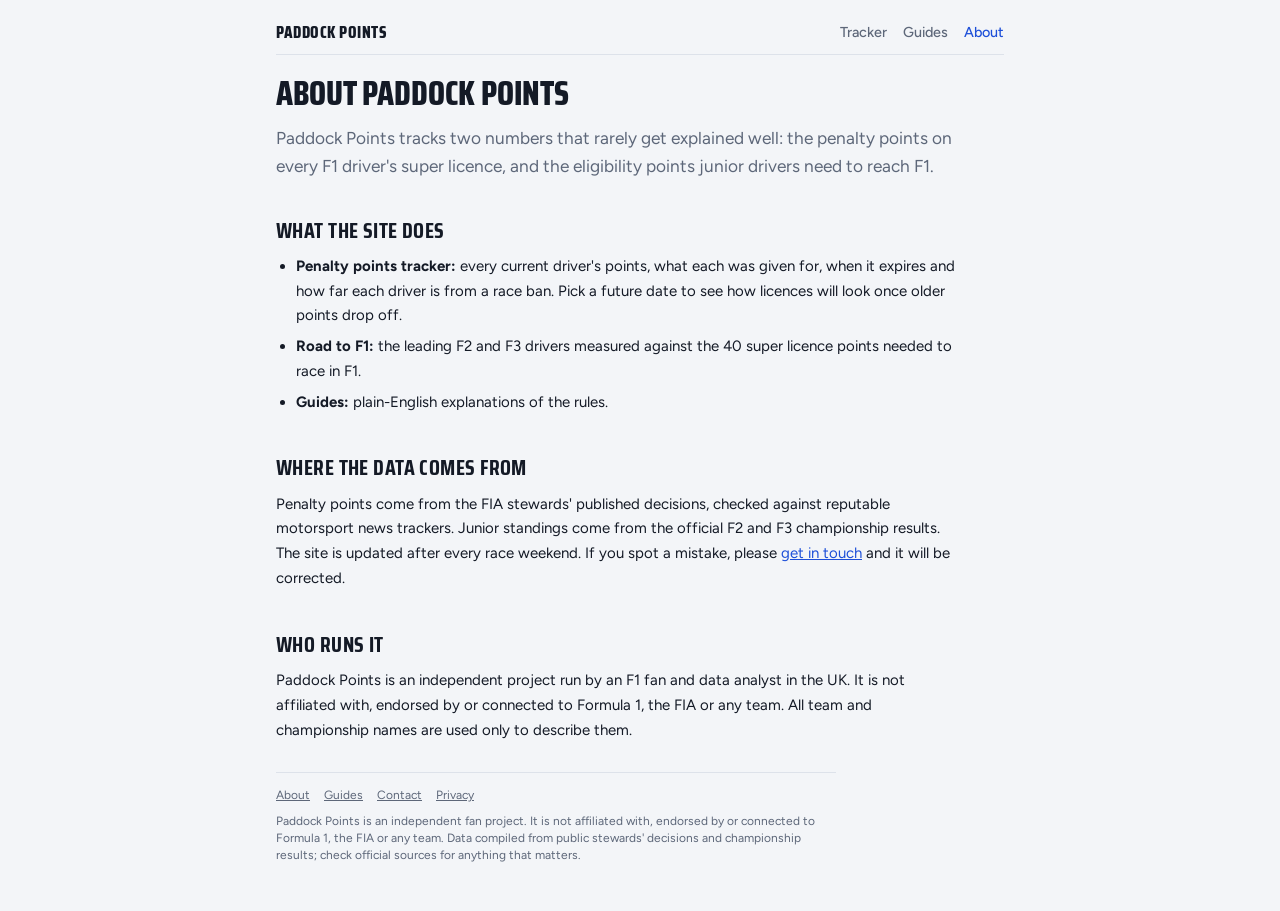
==== about.html @ b921680b "Add About, Contact, Privacy, guides, sitemap and robots.txt Co-Authored-By: Claude Opus 5.5 <noreply" ====
<!doctype html>
<html lang="en-GB">
<head>
<meta charset="utf-8">
<meta name="viewport" content="width=device-width, initial-scale=1, viewport-fit=cover">
<title>About Paddock Points | Paddock Points</title>
<meta name="description" content="Paddock Points is an independent fan site tracking F1 super licence penalty points and the junior drivers heading for F1.">
<link rel="canonical" href="https://paddockpoints.co.uk/about.html">
<meta property="og:title" content="About Paddock Points">
<meta property="og:description" content="Paddock Points is an independent fan site tracking F1 super licence penalty points and the junior drivers heading for F1.">
<meta property="og:type" content="article">
<link rel="preconnect" href="https://fonts.googleapis.com">
<link rel="stylesheet" href="https://fonts.googleapis.com/css2?family=Saira+Condensed:wght@500;700;800&family=Figtree:wght@400;500;600&family=JetBrains+Mono:wght@400;600&display=swap">
<link rel="stylesheet" href="style.css">
</head>
<body>
<div class="wrap">
  <nav class="sitenav" aria-label="Site">
    <a href="index.html" class="logo">Paddock Points</a>
    <span class="links"><a href="index.html">Tracker</a><a href="guides.html">Guides</a><a href="about.html" aria-current="page">About</a></span>
  </nav>
  <article class="prose">
<h1>About Paddock Points</h1>
<p class="lede">Paddock Points tracks two numbers that rarely get explained well: the penalty points on every F1 driver's super licence, and the eligibility points junior drivers need to reach F1.</p>
<h2>What the site does</h2>
<ul>
<li><strong>Penalty points tracker:</strong> every current driver's points, what each was given for, when it expires and how far each driver is from a race ban. Pick a future date to see how licences will look once older points drop off.</li>
<li><strong>Road to F1:</strong> the leading F2 and F3 drivers measured against the 40 super licence points needed to race in F1.</li>
<li><strong>Guides:</strong> plain-English explanations of the rules.</li>
</ul>
<h2>Where the data comes from</h2>
<p>Penalty points come from the FIA stewards' published decisions, checked against reputable motorsport news trackers. Junior standings come from the official F2 and F3 championship results. The site is updated after every race weekend. If you spot a mistake, please <a href="contact.html">get in touch</a> and it will be corrected.</p>
<h2>Who runs it</h2>
<p>Paddock Points is an independent project run by an F1 fan and data analyst in the UK. It is not affiliated with, endorsed by or connected to Formula 1, the FIA or any team. All team and championship names are used only to describe them.</p>
  </article>
  <footer>
    <p class="flinks"><a href="about.html">About</a><a href="guides.html">Guides</a><a href="contact.html">Contact</a><a href="privacy.html">Privacy</a></p>
    <p>Paddock Points is an independent fan project. It is not affiliated with, endorsed by or connected to Formula 1, the FIA or any team. Data compiled from public stewards' decisions and championship results; check official sources for anything that matters.</p>
  </footer>
</div>
</body>
</html>
---- style.css ----
*,*::before,*::after{box-sizing:border-box}
[hidden]{display:none!important}
img{max-width:100%}
body{margin:0}

/* Layout: a steward's ledger — summary strip, then one licence row per driver with a 12-cell meter; tap a row to open its offence log */
:root{
  --bg:#f3f5f8; --surface:#ffffff; --ink:#141a26; --muted:#5d6779; --line:#dde2ea;
  --accent:#1d4fd8; --empty:#e4e8ef;
  --ok:#1f8a4c; --warn:#c47a06; --bad:#c4283a;
  --display:"Saira Condensed","Arial Narrow",sans-serif;
  --body:"Figtree",system-ui,sans-serif;
  --mono:"JetBrains Mono",ui-monospace,monospace;
}
@media (prefers-color-scheme:dark){:root:not([data-theme="light"]){
  --bg:#0e121a; --surface:#161b26; --ink:#e8ecf3; --muted:#97a1b3; --line:#262d3b;
  --accent:#6f95ff; --empty:#252c3a; --ok:#3cc17a; --warn:#f0a733; --bad:#ff5d6c; color-scheme:dark}}
:root[data-theme="dark"]{
  --bg:#0e121a; --surface:#161b26; --ink:#e8ecf3; --muted:#97a1b3; --line:#262d3b;
  --accent:#6f95ff; --empty:#252c3a; --ok:#3cc17a; --warn:#f0a733; --bad:#ff5d6c; color-scheme:dark}
body{background:var(--bg);color:var(--ink);font-family:var(--body);font-size:15px;line-height:1.45}
.wrap{max-width:760px;margin:0 auto;padding-block:20px 40px;
  padding-left:max(16px,env(safe-area-inset-left,0px));padding-right:max(16px,env(safe-area-inset-right,0px));
  display:flex;flex-direction:column;gap:18px}
header h1{font-family:var(--display);font-weight:800;font-size:2.2rem;line-height:1;margin:0;letter-spacing:.01em;text-transform:uppercase;text-wrap:balance}
header p{margin:6px 0 0;color:var(--muted);max-width:60ch}
.controls{display:flex;flex-wrap:wrap;gap:10px;align-items:end}
.field{display:flex;flex-direction:column;gap:4px}
.field label{font-size:.72rem;text-transform:uppercase;letter-spacing:.08em;color:var(--muted);font-weight:600}
input[type=date],select{font:inherit;font-size:.9rem;padding:7px 10px;border:1px solid var(--line);border-radius:6px;background:var(--surface);color:var(--ink)}
button.reset{font:inherit;font-size:.85rem;padding:7px 12px;border:1px solid var(--line);border-radius:6px;background:transparent;color:var(--accent);cursor:pointer}
button:focus-visible,input:focus-visible,select:focus-visible,.row:focus-visible{outline:2px solid var(--accent);outline-offset:2px}
.summary{display:grid;grid-template-columns:repeat(3,1fr);gap:1px;background:var(--line);border:1px solid var(--line);border-radius:8px;overflow:hidden}
.summary div{background:var(--surface);padding:12px 14px}
.summary b{display:block;font-family:var(--display);font-size:1.9rem;font-weight:700;line-height:1;font-variant-numeric:tabular-nums}
.summary span{font-size:.78rem;color:var(--muted)}
.list{display:flex;flex-direction:column;border-top:1px solid var(--line)}
.row{display:grid;grid-template-columns:minmax(0,1fr) auto;gap:6px 14px;padding:12px 4px;border-bottom:1px solid var(--line);cursor:pointer;background:none;border-left:0;border-right:0;border-top:0;text-align:left;color:inherit;font:inherit;width:100%}
.row:hover{background:color-mix(in srgb,var(--accent) 5%,transparent)}
.who{display:flex;align-items:center;gap:8px;min-width:0}
.chip{width:4px;height:28px;border-radius:2px;flex:none}
.name{font-family:var(--display);font-weight:700;font-size:1.2rem;text-transform:uppercase;letter-spacing:.02em;line-height:1.05;white-space:nowrap;overflow:hidden;text-overflow:ellipsis}
.team{font-size:.78rem;color:var(--muted);display:block;font-family:var(--body);text-transform:none;letter-spacing:0;font-weight:500}
.tally{text-align:right;font-family:var(--mono);font-variant-numeric:tabular-nums}
.tally .pts{font-size:1.25rem;font-weight:600}
.tally .of{color:var(--muted);font-size:.8rem}
.meter{grid-column:1/-1;display:grid;grid-template-columns:repeat(12,1fr);gap:3px}
.meter i{height:8px;border-radius:2px;background:var(--empty)}
.meta{grid-column:1/-1;display:flex;flex-wrap:wrap;gap:4px 14px;font-size:.8rem;color:var(--muted)}
.meta strong{color:var(--ink);font-weight:600}
.pill{font-size:.7rem;font-weight:600;text-transform:uppercase;letter-spacing:.06em;padding:2px 7px;border-radius:999px;border:1px solid currentColor}
.s-clear{color:var(--ok)} .s-watch{color:var(--warn)} .s-risk{color:var(--bad)}
.log{grid-column:1/-1;margin-top:4px;display:flex;flex-direction:column;gap:6px}
.off{display:grid;grid-template-columns:auto minmax(0,1fr) auto;gap:10px;align-items:baseline;font-size:.85rem;padding:8px 10px;background:var(--bg);border-radius:6px}
.off .p{font-family:var(--mono);font-weight:600}
.off .exp{font-family:var(--mono);font-size:.75rem;color:var(--muted);white-space:nowrap}
.off.gone{opacity:.45;text-decoration:line-through}
.note{font-size:.8rem;color:var(--muted);max-width:65ch}
.note a{color:var(--accent)}
.tabs{display:flex;gap:4px;border-bottom:1px solid var(--line)}
.tabs a{font-family:var(--display);font-weight:700;text-transform:uppercase;letter-spacing:.04em;font-size:1rem;padding:8px 12px;color:var(--muted);text-decoration:none;border-bottom:3px solid transparent;margin-bottom:-1px}
.tabs a[aria-current="page"]{color:var(--ink);border-bottom-color:var(--accent)}
.tabs a:focus-visible{outline:2px solid var(--accent);outline-offset:2px}
.view{display:flex;flex-direction:column;gap:18px}
.seg{display:flex;border:1px solid var(--line);border-radius:6px;overflow:hidden;width:max-content}
.seg button{font:inherit;font-size:.85rem;padding:7px 14px;border:0;background:var(--surface);color:var(--muted);cursor:pointer}
.seg button[aria-pressed="true"]{background:var(--accent);color:#fff}
.seriesnote{font-size:.85rem;color:var(--muted);max-width:65ch;margin:0}
.rk{display:grid;grid-template-columns:2.2rem minmax(0,1fr) auto;gap:6px 12px;padding:12px 4px;border-bottom:1px solid var(--line);align-items:center}
.rk .pos{font-family:var(--display);font-weight:800;font-size:1.5rem;color:var(--muted);text-align:center;font-variant-numeric:tabular-nums}
.rk .sl{text-align:right;font-family:var(--mono);font-variant-numeric:tabular-nums}
.rk .sl b{font-size:1.25rem}
.rk .meter{grid-column:2/-1;grid-template-columns:repeat(40,1fr);gap:1px}
.rk .meter i{height:8px;border-radius:1px}
.rk .meta{grid-column:2/-1}
.tag{font-size:.72rem;font-weight:600;padding:2px 7px;border-radius:4px;background:color-mix(in srgb,var(--accent) 14%,transparent);color:var(--accent)}
@media (max-width:420px){.summary b{font-size:1.5rem}}
@media (prefers-reduced-motion:reduce){*{transition:none!important}}

.brand{display:flex;flex-direction:column;gap:4px}
.brand .kicker{font-size:.72rem;text-transform:uppercase;letter-spacing:.12em;color:var(--accent);font-weight:600}
.updated{font-family:var(--mono);font-size:.78rem;color:var(--muted)}
.signup{display:flex;flex-direction:column;gap:10px;padding:18px;border:1px solid var(--line);border-radius:8px;background:var(--surface)}
.signup h2{font-family:var(--display);font-weight:800;text-transform:uppercase;font-size:1.4rem;margin:0;line-height:1.05}
.signup p{margin:0;color:var(--muted);font-size:.9rem;max-width:60ch}
.signup form{display:flex;flex-wrap:wrap;gap:8px}
.signup input[type=email]{flex:1 1 220px;min-width:0;font:inherit;padding:9px 12px;border:1px solid var(--line);border-radius:6px;background:var(--bg);color:var(--ink)}
.signup button{font:inherit;font-weight:600;padding:9px 16px;border:0;border-radius:6px;background:var(--accent);color:#fff;cursor:pointer}
footer{font-size:.75rem;color:var(--muted);border-top:1px solid var(--line);padding-top:14px;max-width:70ch}
.sr{position:absolute;width:1px;height:1px;overflow:hidden;clip:rect(0 0 0 0)}

.sitenav{display:flex;flex-wrap:wrap;justify-content:space-between;align-items:center;gap:8px 16px;padding-bottom:10px;border-bottom:1px solid var(--line)}
.sitenav .logo{font-family:var(--display);font-weight:800;text-transform:uppercase;letter-spacing:.03em;font-size:1.05rem;color:var(--ink);text-decoration:none}
.sitenav .links{display:flex;gap:16px}
.sitenav .links a{color:var(--muted);text-decoration:none;font-weight:500;font-size:.9rem}
.sitenav .links a[aria-current="page"],.sitenav .links a:hover{color:var(--accent)}
.sitenav a:focus-visible,.prose a:focus-visible,footer a:focus-visible{outline:2px solid var(--accent);outline-offset:2px}
.flinks{display:flex;flex-wrap:wrap;gap:14px;margin:0 0 8px}
footer a{color:var(--muted)}
footer p{margin:0 0 6px}
.signup .fine{font-size:.78rem}
.signup .fine a{color:var(--accent)}
.prose{max-width:68ch;display:flex;flex-direction:column;gap:0}
.prose h1{font-family:var(--display);font-weight:800;text-transform:uppercase;font-size:2.1rem;line-height:1.02;margin:4px 0 12px;text-wrap:balance}
.prose h2{font-family:var(--display);font-weight:700;text-transform:uppercase;letter-spacing:.02em;font-size:1.35rem;margin:26px 0 8px;text-wrap:balance}
.prose p,.prose li{line-height:1.65}
.prose p{margin:0 0 12px}
.prose ul{margin:0 0 12px;padding-left:20px;display:flex;flex-direction:column;gap:6px}
.prose a{color:var(--accent)}
.prose .kicker{font-size:.72rem;text-transform:uppercase;letter-spacing:.12em;color:var(--accent);font-weight:600;margin:0}
.prose .lede{font-size:1.08rem;color:var(--muted);margin-bottom:8px}
.prose .note{font-size:.85rem;color:var(--muted)}
.prose table{border-collapse:collapse;width:100%;margin:4px 0 14px;font-size:.9rem;font-variant-numeric:tabular-nums}
.prose th,.prose td{text-align:left;padding:8px 10px;border-bottom:1px solid var(--line);vertical-align:top}
.prose th{font-size:.75rem;text-transform:uppercase;letter-spacing:.06em;color:var(--muted)}
.tablewrap{overflow-x:auto;margin:0 0 14px}
.tablewrap table{margin:0;min-width:560px}
.tablewrap td:not(:first-child),.tablewrap th:not(:first-child){font-family:var(--mono);text-align:right}
.cta{margin-top:24px;padding:14px 16px;border-left:3px solid var(--accent);background:var(--surface);line-height:1.6}
.cta a{color:var(--accent)}
.guidelist{list-style:none;padding:0!important;gap:0!important}
.guidelist li{padding:14px 0;border-bottom:1px solid var(--line);display:flex;flex-direction:column;gap:4px}
.guidelist a{color:var(--ink);text-decoration:none;font-size:1.05rem}
.guidelist a:hover strong{color:var(--accent)}
.guidelist span{color:var(--muted);font-size:.9rem}
.emailbox{display:flex;flex-direction:column;gap:2px;padding:14px 16px;border:1px solid var(--line);border-radius:8px;background:var(--surface);width:max-content;max-width:100%}
.emailbox span{font-size:.72rem;text-transform:uppercase;letter-spacing:.1em;color:var(--muted)}
.emailbox strong{font-family:var(--mono);user-select:all;overflow-wrap:anywhere}
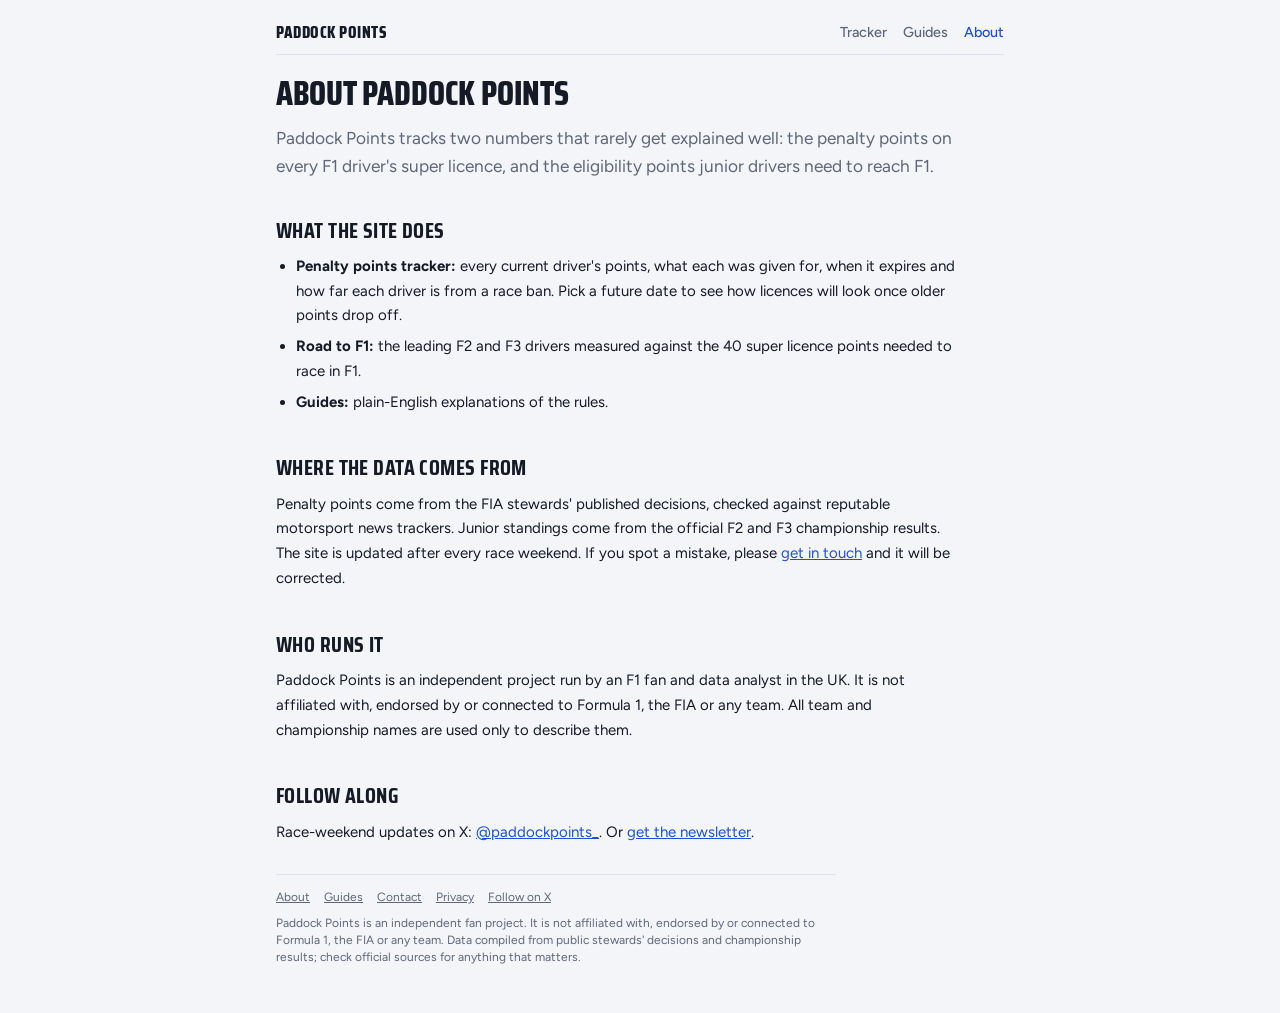
==== commit 012f1164: "Add X account links Co-Authored-By: Claude Opus 5.5 <noreply@anthropic.com> Claude-Session: https://" ====
--- a/about.html
+++ b/about.html
@@ -32,9 +32,11 @@
 <p>Penalty points come from the FIA stewards' published decisions, checked against reputable motorsport news trackers. Junior standings come from the official F2 and F3 championship results. The site is updated after every race weekend. If you spot a mistake, please <a href="contact.html">get in touch</a> and it will be corrected.</p>
 <h2>Who runs it</h2>
 <p>Paddock Points is an independent project run by an F1 fan and data analyst in the UK. It is not affiliated with, endorsed by or connected to Formula 1, the FIA or any team. All team and championship names are used only to describe them.</p>
+<h2>Follow along</h2>
+<p>Race-weekend updates on X: <a href="https://x.com/paddockpoints_" target="_blank" rel="noopener">@paddockpoints_</a>. Or <a href="index.html#signup">get the newsletter</a>.</p>
   </article>
   <footer>
-    <p class="flinks"><a href="about.html">About</a><a href="guides.html">Guides</a><a href="contact.html">Contact</a><a href="privacy.html">Privacy</a></p>
+    <p class="flinks"><a href="about.html">About</a><a href="guides.html">Guides</a><a href="contact.html">Contact</a><a href="privacy.html">Privacy</a><a href="https://x.com/paddockpoints_" target="_blank" rel="noopener">Follow on X</a></p>
     <p>Paddock Points is an independent fan project. It is not affiliated with, endorsed by or connected to Formula 1, the FIA or any team. Data compiled from public stewards' decisions and championship results; check official sources for anything that matters.</p>
   </footer>
 </div>
